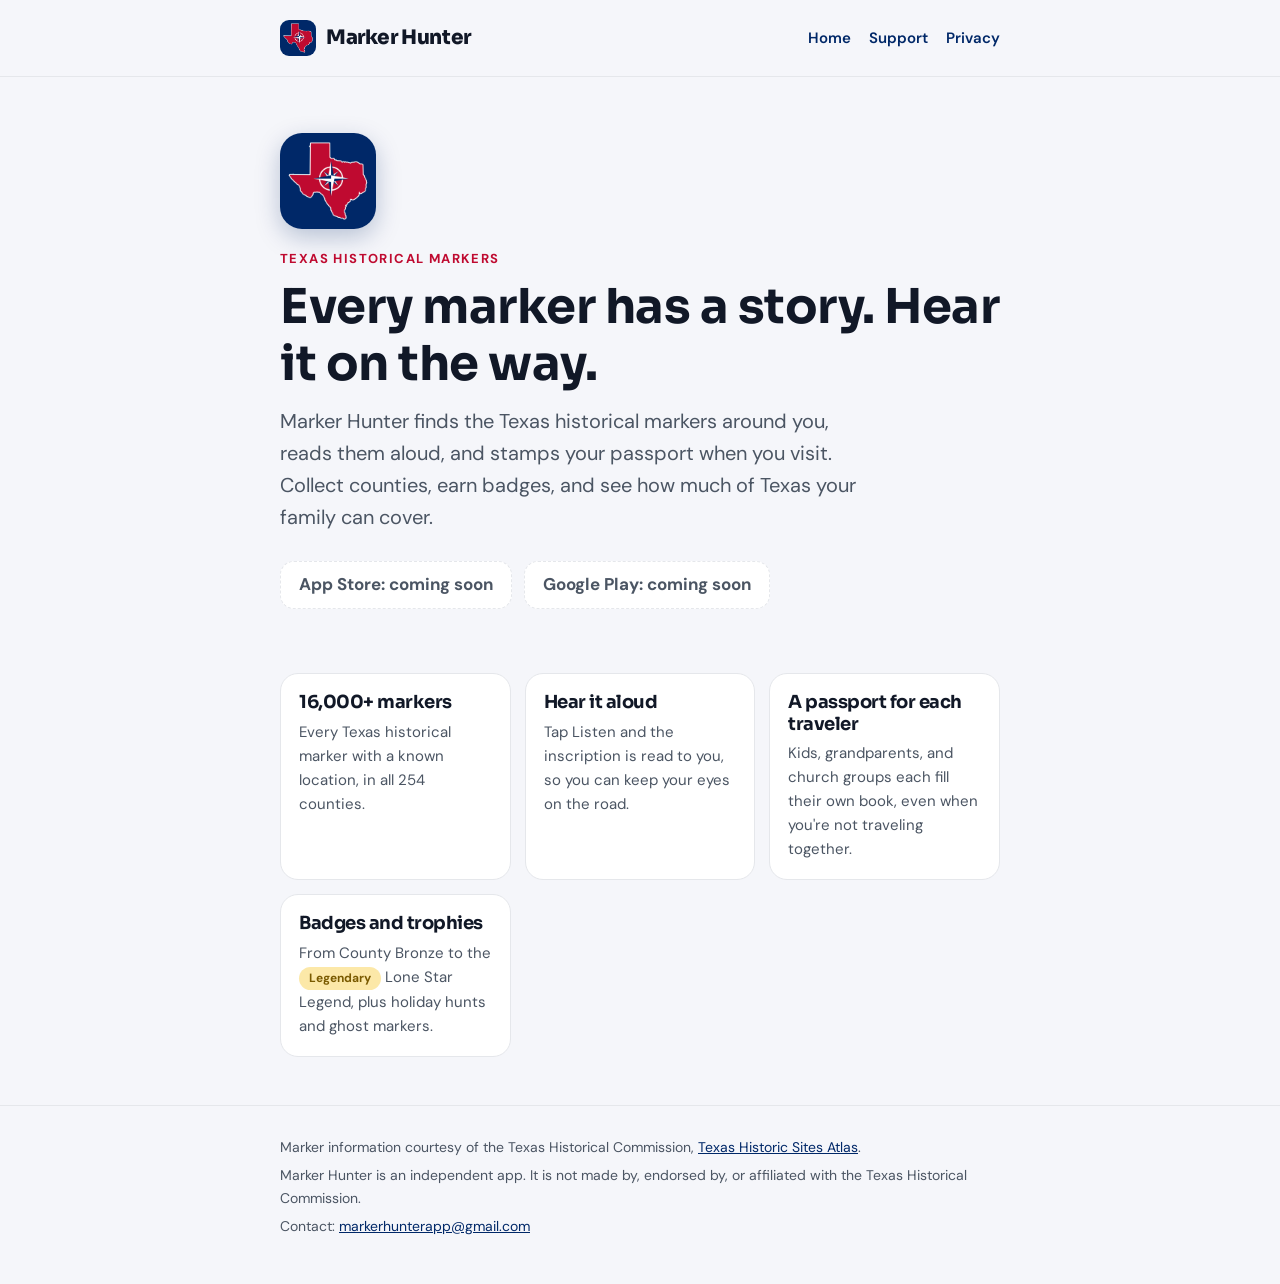
==== index.html @ fe092e9b "Website: home, support, privacy" ====
<!doctype html>
<html lang="en">
<head>
<meta charset="utf-8">
<meta name="viewport" content="width=device-width, initial-scale=1">
<link rel="preconnect" href="https://fonts.googleapis.com">
<link rel="preconnect" href="https://fonts.gstatic.com" crossorigin>
<link href="https://fonts.googleapis.com/css2?family=DM+Sans:wght@400;500;700&family=Sora:wght@700;800&display=swap" rel="stylesheet">
<link rel="stylesheet" href="styles.css">
<link rel="icon" href="favicon.svg" type="image/svg+xml">
<link rel="icon" href="favicon.png" sizes="32x32">
<link rel="apple-touch-icon" href="apple-touch-icon.png">
<meta name="theme-color" content="#002868">
<title>Marker Hunter</title>
<meta name="description" content="Marker Hunter alerts you to Texas historical markers nearby, reads them aloud, and stamps your Texas passport.">
</head>
<body>
<header class="site"><div class="wrap">
  <a class="brand" href="./"><img class="logo" src="logo-icon.png" alt="" width="36" height="36"><span>Marker Hunter</span></a>
  <nav aria-label="Site"><a href="./">Home</a><a href="support.html">Support</a><a href="privacy.html">Privacy</a></nav>
</div></header>
<main class="wrap">
  <section class="hero">
    <img class="hero-icon" src="logo-icon.png" alt="Marker Hunter app icon" width="96" height="96">
    <p class="kicker">Texas historical markers</p>
    <h1>Every marker has a story. Hear it on the way.</h1>
    <p class="lead">Marker Hunter finds the Texas historical markers around you, reads them aloud, and stamps your passport when you visit. Collect counties, earn badges, and see how much of Texas your family can cover.</p>
    <div class="stores">
      <span class="store soon" aria-disabled="true">App Store: coming soon</span>
      <span class="store soon" aria-disabled="true">Google Play: coming soon</span>
    </div>
  </section>

  <div class="grid">
    <div class="card"><h3>16,000+ markers</h3><p>Every Texas historical marker with a known location, in all 254 counties.</p></div>
    <div class="card"><h3>Hear it aloud</h3><p>Tap Listen and the inscription is read to you, so you can keep your eyes on the road.</p></div>
    <div class="card"><h3>A passport for each traveler</h3><p>Kids, grandparents, and church groups each fill their own book, even when you're not traveling together.</p></div>
    <div class="card"><h3>Badges and trophies</h3><p>From County Bronze to the <span class="badge">Legendary</span> Lone Star Legend, plus holiday hunts and ghost markers.</p></div>
  </div>
</main>
<footer class="site"><div class="wrap">
  <p>Marker information courtesy of the Texas Historical Commission, <a href="https://atlas.thc.texas.gov/">Texas Historic Sites Atlas</a>.</p>
  <p>Marker Hunter is an independent app. It is not made by, endorsed by, or affiliated with the Texas Historical Commission.</p>
  <p>Contact: <a href="mailto:markerhunterapp@gmail.com">markerhunterapp@gmail.com</a></p>
</div></footer>
</body>
</html>
---- styles.css ----
/* Marker Hunter site — same colors and type as the app */
:root {
  --blue: #002868;
  --blue-dark: #001A48;
  --ink: #111827;
  --muted: #4B5563;
  --bg: #F5F6FA;
  --card: #FFFFFF;
  --line: #E5E7EB;
  --green: #2E7D32;
  --gold-bg: #FCE8A8;
  --gold-ink: #7A5A00;
  --red: #BF0A30;
}
@media (prefers-color-scheme: dark) {
  :root {
    --ink: #F3F4F6;
    --muted: #B0B4BA;
    --bg: #0F1115;
    --card: #1A1D23;
    --line: #2A2E36;
    --blue: #9DB4E8;
    --blue-dark: #C9D6F5;
  }
}
* { box-sizing: border-box; }
html { -webkit-text-size-adjust: 100%; }
body {
  margin: 0;
  background: var(--bg);
  color: var(--ink);
  font-family: 'DM Sans', system-ui, -apple-system, 'Segoe UI', sans-serif;
  font-size: 17px;
  line-height: 1.6;
}
a { color: var(--blue); }
a:hover { color: var(--blue-dark); }
.wrap { max-width: 760px; margin: 0 auto; padding: 0 20px; }
header.site {
  padding: 20px 0;
  border-bottom: 1px solid var(--line);
}
header.site .wrap { display: flex; align-items: center; justify-content: space-between; gap: 16px; flex-wrap: wrap; }
.brand { display: flex; align-items: center; gap: 10px; text-decoration: none; color: var(--ink); }
.logo { width: 36px; height: 36px; border-radius: 9px; display: block; }
.hero-icon { width: 96px; height: 96px; border-radius: 22px; display: block; margin-bottom: 20px; box-shadow: 0 8px 24px rgba(0,40,104,0.25); }
.brand span { font-family: 'Sora', system-ui, sans-serif; font-weight: 800; font-size: 20px; letter-spacing: -0.4px; }
nav a { margin-left: 18px; text-decoration: none; font-weight: 600; font-size: 15px; }
nav a:first-child { margin-left: 0; }
h1, h2, h3 { font-family: 'Sora', system-ui, sans-serif; letter-spacing: -0.5px; line-height: 1.2; }
h1 { font-size: clamp(32px, 7vw, 48px); margin: 0 0 12px; }
h2 { font-size: 24px; margin: 40px 0 10px; }
h3 { font-size: 18px; margin: 24px 0 6px; }
.hero { padding: 56px 0 24px; }
.kicker { font-size: 13px; font-weight: 700; letter-spacing: 1.4px; color: var(--red); text-transform: uppercase; margin: 0 0 8px; }
.lead { font-size: 20px; color: var(--muted); max-width: 600px; margin: 0; }
.stores { display: flex; gap: 12px; flex-wrap: wrap; margin: 28px 0 8px; }
.store {
  display: inline-flex; align-items: center; gap: 8px; min-height: 48px; padding: 0 18px;
  border-radius: 14px; background: var(--ink); color: var(--bg); font-weight: 700; text-decoration: none;
}
.store.soon { background: var(--card); color: var(--muted); border: 1.5px dashed var(--line); }
.grid { display: grid; grid-template-columns: repeat(auto-fit, minmax(210px, 1fr)); gap: 14px; margin: 32px 0; }
.card { background: var(--card); border: 1px solid var(--line); border-radius: 18px; padding: 18px; }
.card h3 { margin-top: 0; }
.card p { margin: 0; color: var(--muted); font-size: 15px; }
.badge {
  display: inline-block; font-size: 12px; font-weight: 700; padding: 2px 10px; border-radius: 999px;
  background: var(--gold-bg); color: var(--gold-ink);
}
.doc { padding: 40px 0 24px; }
.doc p, .doc li { color: var(--ink); }
.doc .updated { color: var(--muted); font-size: 15px; margin-top: 0; }
.doc ul { padding-left: 22px; }
.callout { background: var(--card); border: 1px solid var(--line); border-left-width: 1px; border-radius: 16px; padding: 16px 18px; margin: 20px 0; }
footer.site { border-top: 1px solid var(--line); margin-top: 48px; padding: 24px 0 40px; color: var(--muted); font-size: 14px; }
footer.site p { margin: 6px 0; }
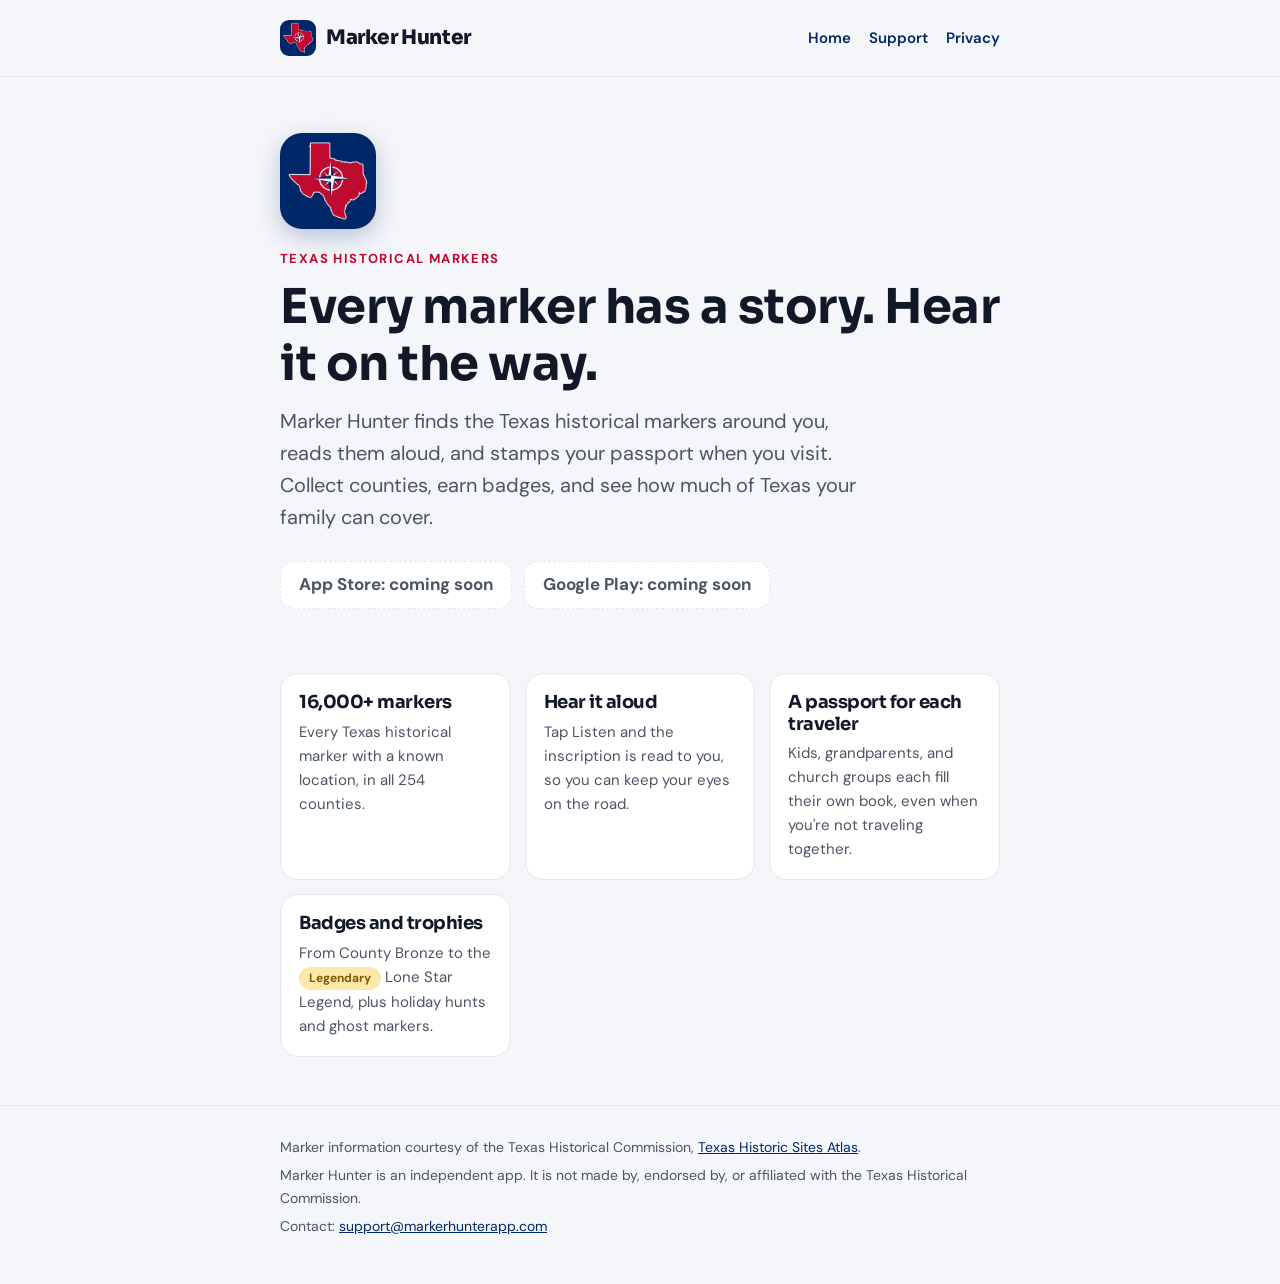
==== commit 9cdd5b39: "Use support@markerhunterapp.com for contact Replaced markerhunterapp@gmail.com with support@markerhu" ====
--- a/index.html
+++ b/index.html
@@ -41,7 +41,7 @@
 <footer class="site"><div class="wrap">
   <p>Marker information courtesy of the Texas Historical Commission, <a href="https://atlas.thc.texas.gov/">Texas Historic Sites Atlas</a>.</p>
   <p>Marker Hunter is an independent app. It is not made by, endorsed by, or affiliated with the Texas Historical Commission.</p>
-  <p>Contact: <a href="mailto:markerhunterapp@gmail.com">markerhunterapp@gmail.com</a></p>
+  <p>Contact: <a href="mailto:support@markerhunterapp.com">support@markerhunterapp.com</a></p>
 </div></footer>
 </body>
 </html>
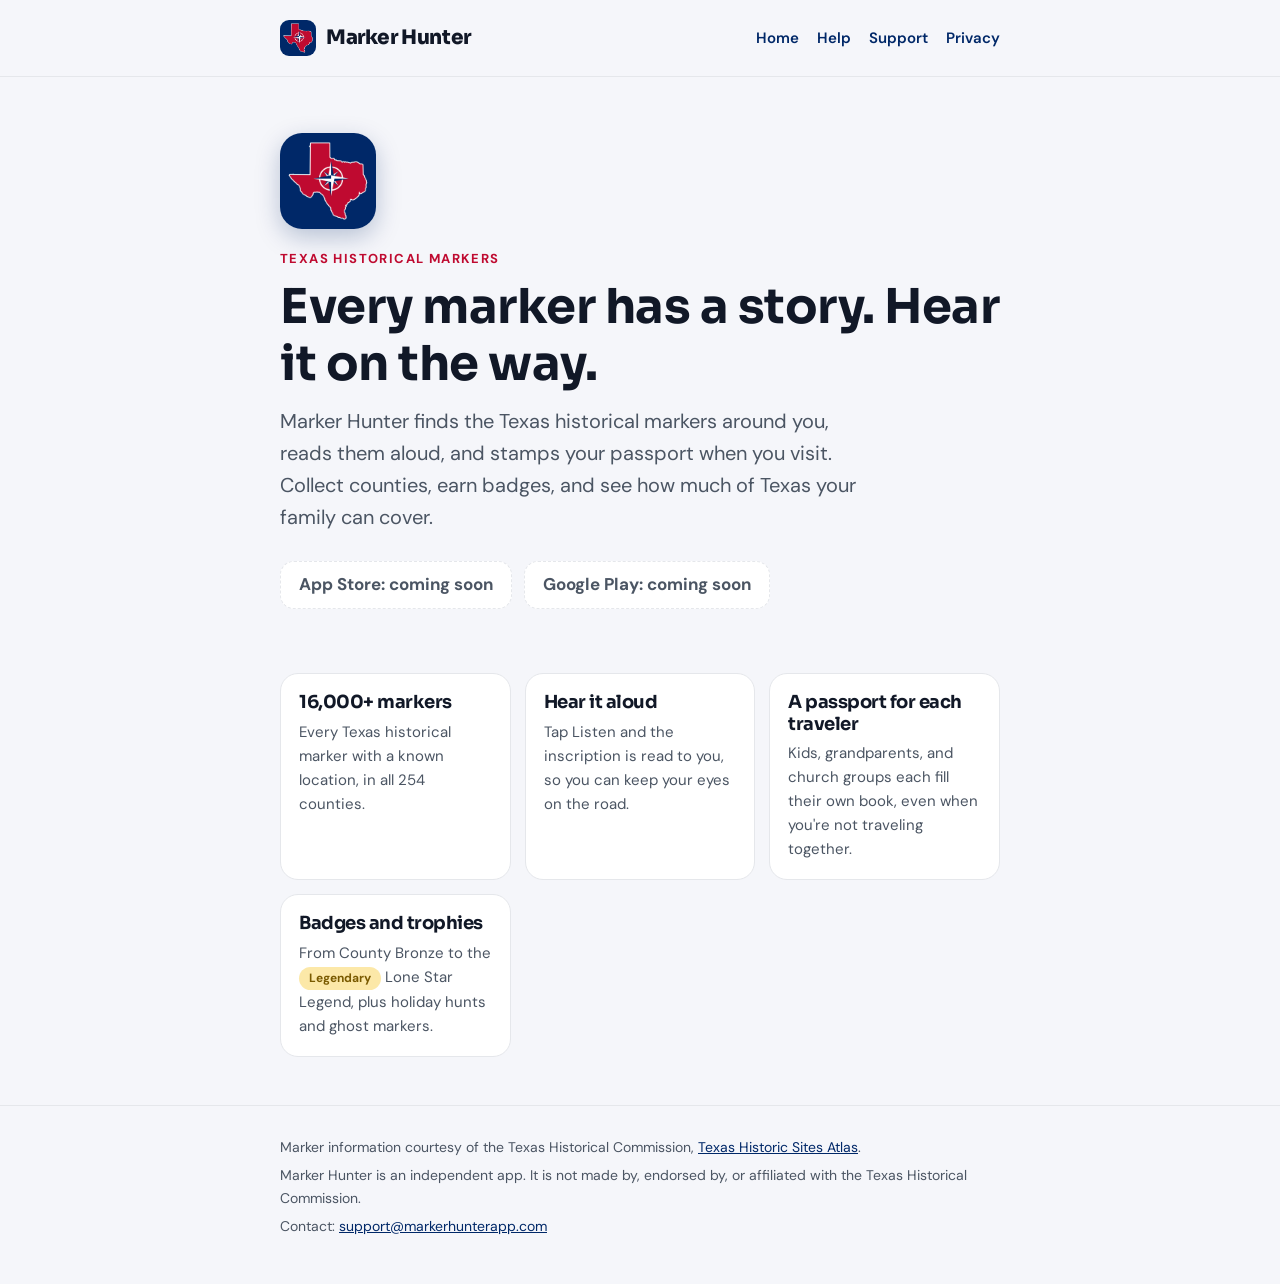
==== commit 69fc0e98: "Add help page and fix phone margins New help.html (How to use Marker Hunter) built from the app's gu" ====
--- a/index.html
+++ b/index.html
@@ -17,7 +17,7 @@
 <body>
 <header class="site"><div class="wrap">
   <a class="brand" href="./"><img class="logo" src="logo-icon.png" alt="" width="36" height="36"><span>Marker Hunter</span></a>
-  <nav aria-label="Site"><a href="./">Home</a><a href="support.html">Support</a><a href="privacy.html">Privacy</a></nav>
+  <nav aria-label="Site"><a href="./">Home</a><a href="help.html">Help</a><a href="support.html">Support</a><a href="privacy.html">Privacy</a></nav>
 </div></header>
 <main class="wrap">
   <section class="hero">
--- a/styles.css
+++ b/styles.css
@@ -68,10 +68,22 @@
   display: inline-block; font-size: 12px; font-weight: 700; padding: 2px 10px; border-radius: 999px;
   background: var(--gold-bg); color: var(--gold-ink);
 }
-.doc { padding: 40px 0 24px; }
+.doc { padding-top: 40px; padding-bottom: 24px; }
 .doc p, .doc li { color: var(--ink); }
 .doc .updated { color: var(--muted); font-size: 15px; margin-top: 0; }
 .doc ul { padding-left: 22px; }
 .callout { background: var(--card); border: 1px solid var(--line); border-left-width: 1px; border-radius: 16px; padding: 16px 18px; margin: 20px 0; }
 footer.site { border-top: 1px solid var(--line); margin-top: 48px; padding: 24px 0 40px; color: var(--muted); font-size: 14px; }
 footer.site p { margin: 6px 0; }
+
+/* Help page */
+.doc .toc { columns: 2; gap: 24px; padding-left: 22px; margin-bottom: 8px; }
+.doc ol { padding-left: 22px; }
+.doc ol li, .doc ul li { margin: 6px 0; }
+.table-wrap { overflow-x: auto; margin: 12px 0 20px; }
+.doc table { border-collapse: collapse; width: 100%; font-size: 16px; }
+.doc table { table-layout: fixed; }
+.doc th, .doc td { text-align: left; vertical-align: top; padding: 10px 8px; border-bottom: 1px solid #E5E7EB; overflow-wrap: break-word; }
+.doc th:first-child, .doc td:first-child { width: 34%; padding-left: 0; }
+.doc th { font-weight: 700; color: var(--ink); background: #F5F6FA; }
+@media (max-width: 560px) { .doc .toc { columns: 1; } }
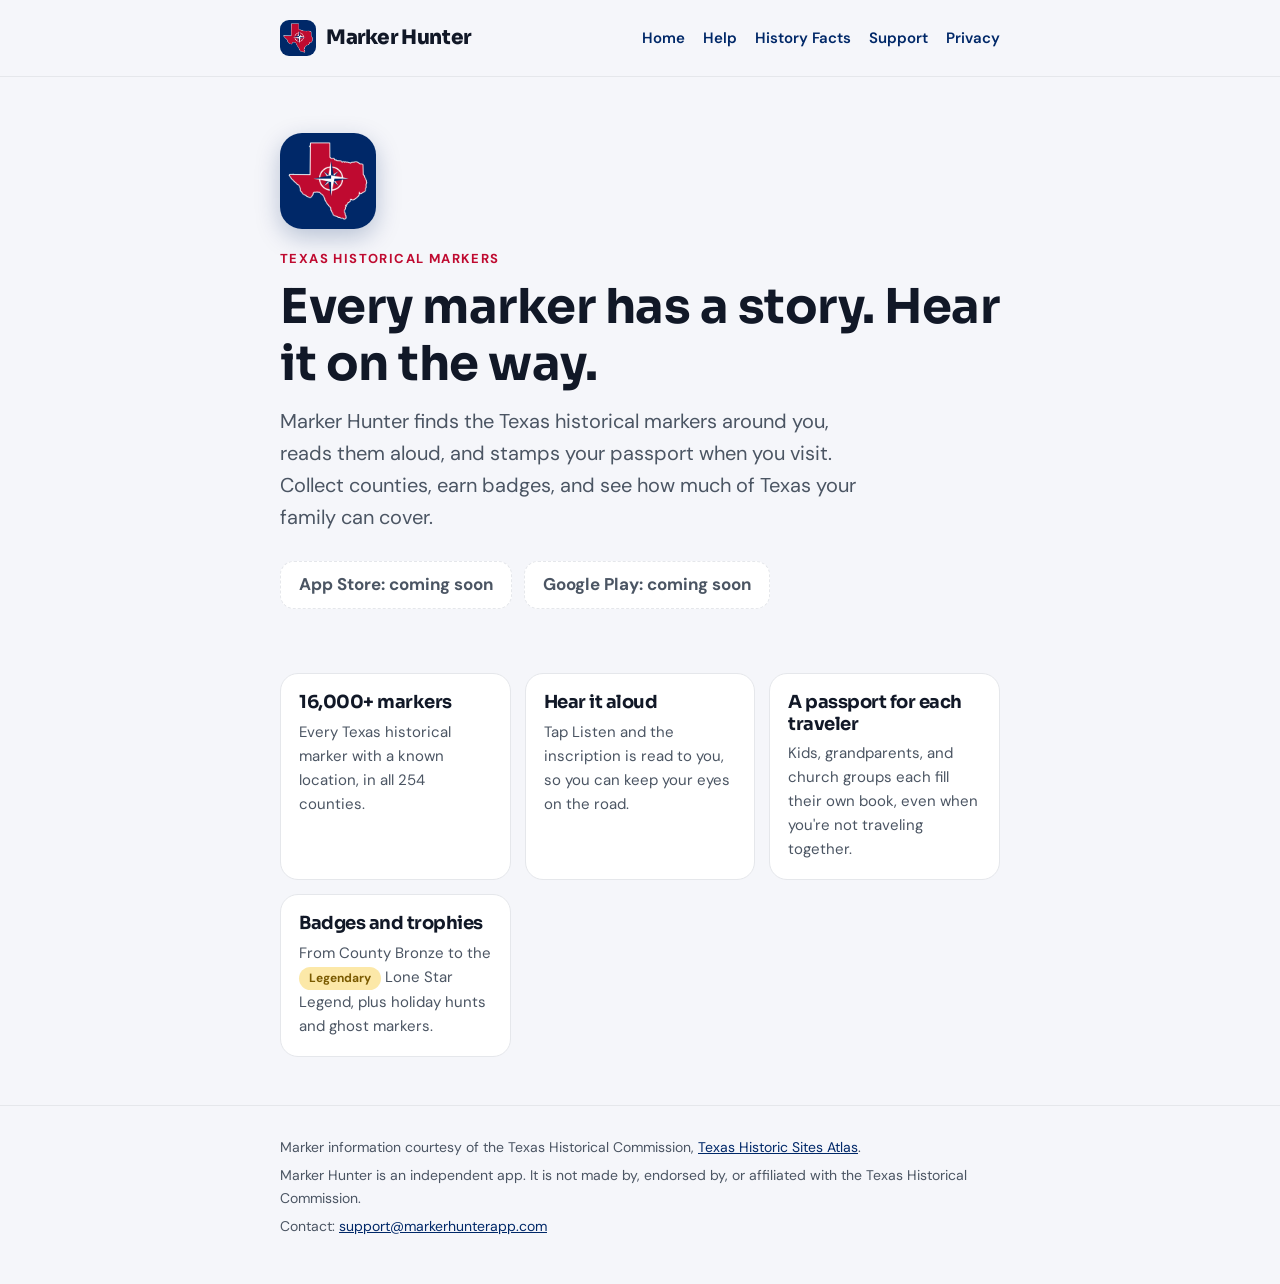
==== commit c5f9789f: "Add History Facts page and menu link facts.html lists every trophy history fact with its source and " ====
--- a/index.html
+++ b/index.html
@@ -17,7 +17,7 @@
 <body>
 <header class="site"><div class="wrap">
   <a class="brand" href="./"><img class="logo" src="logo-icon.png" alt="" width="36" height="36"><span>Marker Hunter</span></a>
-  <nav aria-label="Site"><a href="./">Home</a><a href="help.html">Help</a><a href="support.html">Support</a><a href="privacy.html">Privacy</a></nav>
+  <nav aria-label="Site"><a href="./">Home</a><a href="help.html">Help</a><a href="facts.html">History Facts</a><a href="support.html">Support</a><a href="privacy.html">Privacy</a></nav>
 </div></header>
 <main class="wrap">
   <section class="hero">
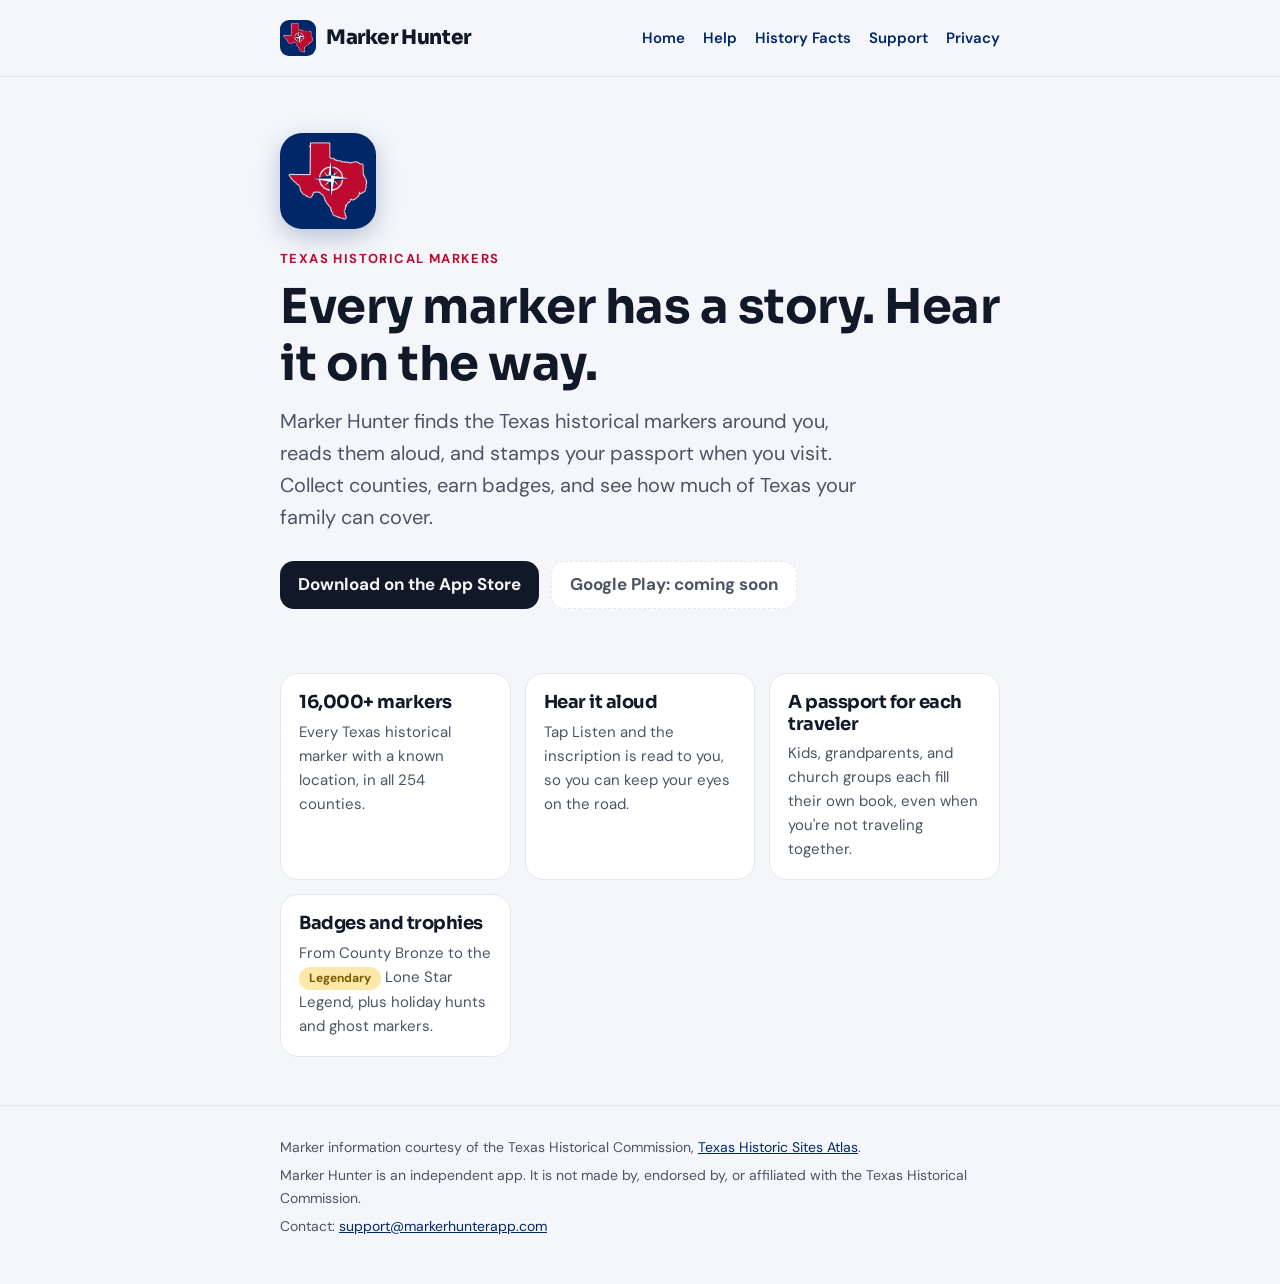
==== commit ab27fbf8: "Home page: App Store download button Co-Authored-By: Claude Opus 5.5 <noreply@anthropic.com> Claude-" ====
--- a/index.html
+++ b/index.html
@@ -26,7 +26,7 @@
     <h1>Every marker has a story. Hear it on the way.</h1>
     <p class="lead">Marker Hunter finds the Texas historical markers around you, reads them aloud, and stamps your passport when you visit. Collect counties, earn badges, and see how much of Texas your family can cover.</p>
     <div class="stores">
-      <span class="store soon" aria-disabled="true">App Store: coming soon</span>
+      <a class="store" href="https://apps.apple.com/app/marker-hunter-texas-history/id6823998947" rel="noopener">Download on the App Store</a>
       <span class="store soon" aria-disabled="true">Google Play: coming soon</span>
     </div>
   </section>
